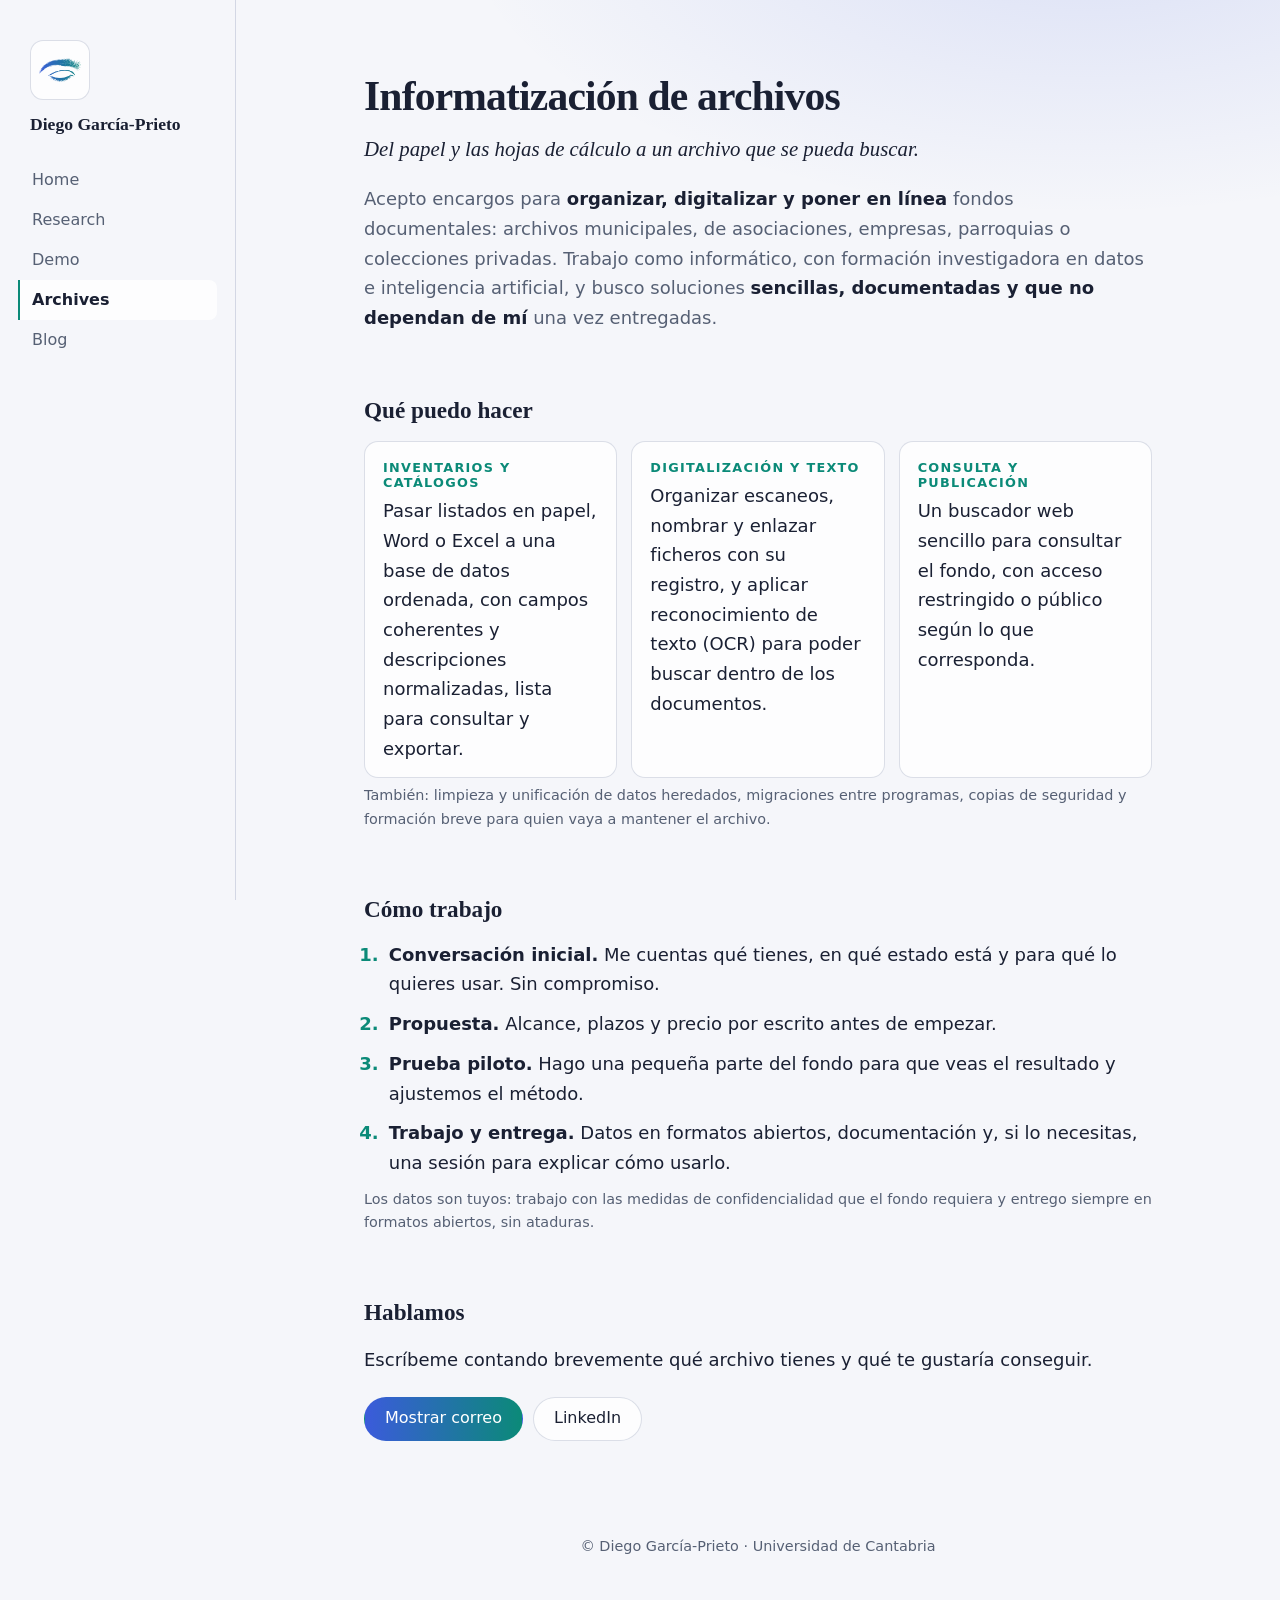
==== archivistica.html @ 48659d79 "Split the site into pages: Home+Research, Demo, Archives and Blog" ====
<!doctype html>
<html lang="es">
<head>
<meta charset="utf-8">
<meta name="viewport" content="width=device-width, initial-scale=1, viewport-fit=cover">
<title>Informatización de archivos · Diego García-Prieto</title>
<meta name="description" content="Trabajos de informatización de archivos: inventarios, catálogos, digitalización, OCR y bases de datos consultables.">
<meta name="theme-color" content="#f5f6fa" media="(prefers-color-scheme: light)">
<meta name="theme-color" content="#0b0f1d" media="(prefers-color-scheme: dark)">
<link rel="canonical" href="https://diegotxegp.github.io/archivistica.html">
<meta property="og:type" content="website">
<meta property="og:title" content="Informatización de archivos · Diego García-Prieto">
<meta property="og:description" content="Trabajos de informatización de archivos: inventarios, catálogos, digitalización, OCR y bases de datos consultables.">
<meta property="og:url" content="https://diegotxegp.github.io/archivistica.html">
<meta property="og:image" content="https://diegotxegp.github.io/favicon-512.png">
<meta name="twitter:card" content="summary">
<link rel="icon" href="favicon.ico?v=3" sizes="any">
<link rel="icon" type="image/png" sizes="32x32" href="favicon-32.png?v=3">
<link rel="icon" type="image/png" sizes="64x64" href="favicon.png?v=3">
<link rel="apple-touch-icon" href="apple-touch-icon.png?v=3">
<link rel="stylesheet" href="style.css?v=16">
</head>
<body data-page="arch">
<a class="skip" href="#main">Saltar al contenido</a>
<header class="top">
  <a class="brand" href="index.html" aria-label="Diego García-Prieto, home"><span class="mark" aria-hidden="true"><span class="logo"></span></span><span class="brand-name">Diego García-Prieto</span></a>
  <nav aria-label="Sections">
    <a href="index.html" class="home">Home</a>
    <a href="index.html#research">Research</a>
    <a href="demo.html">Demo</a>
    <a href="archivistica.html" class="on" aria-current="page">Archives</a>
    <a href="blog.html">Blog</a>
  </nav>
</header>

<main id="main">
  <section class="wrap page-head">
    <h1>Informatización de archivos</h1>
    <p class="lead">Del papel y las hojas de cálculo a un archivo que se pueda buscar.</p>
    <p class="sub">Acepto encargos para <strong>organizar, digitalizar y poner en línea</strong> fondos documentales: archivos municipales, de asociaciones, empresas, parroquias o colecciones privadas. Trabajo como informático, con formación investigadora en datos e inteligencia artificial, y busco soluciones <strong>sencillas, documentadas y que no dependan de mí</strong> una vez entregadas.</p>
  </section>

  <section class="wrap">
    <h2>Qué puedo hacer</h2>
    <div class="trio">
      <div><h3>Inventarios y catálogos</h3><p>Pasar listados en papel, Word o Excel a una base de datos ordenada, con campos coherentes y descripciones normalizadas, lista para consultar y exportar.</p></div>
      <div><h3>Digitalización y texto</h3><p>Organizar escaneos, nombrar y enlazar ficheros con su registro, y aplicar reconocimiento de texto (OCR) para poder buscar dentro de los documentos.</p></div>
      <div><h3>Consulta y publicación</h3><p>Un buscador web sencillo para consultar el fondo, con acceso restringido o público según lo que corresponda.</p></div>
    </div>
    <p class="hint">También: limpieza y unificación de datos heredados, migraciones entre programas, copias de seguridad y formación breve para quien vaya a mantener el archivo.</p>
  </section>

  <section class="wrap">
    <h2>Cómo trabajo</h2>
    <ol class="steps">
      <li><strong>Conversación inicial.</strong> Me cuentas qué tienes, en qué estado está y para qué lo quieres usar. Sin compromiso.</li>
      <li><strong>Propuesta.</strong> Alcance, plazos y precio por escrito antes de empezar.</li>
      <li><strong>Prueba piloto.</strong> Hago una pequeña parte del fondo para que veas el resultado y ajustemos el método.</li>
      <li><strong>Trabajo y entrega.</strong> Datos en formatos abiertos, documentación y, si lo necesitas, una sesión para explicar cómo usarlo.</li>
    </ol>
    <p class="hint">Los datos son tuyos: trabajo con las medidas de confidencialidad que el fondo requiera y entrego siempre en formatos abiertos, sin ataduras.</p>
  </section>

  <section class="wrap">
    <h2>Hablamos</h2>
    <p>Escríbeme contando brevemente qué archivo tienes y qué te gustaría conseguir.</p>
    <p class="links">
      <button class="btn primary" id="mail" type="button" data-e="bW9jLmtvb2x0dW9AcGdleHRvZ2VpZA==">Mostrar correo</button>
      <a class="btn" href="https://www.linkedin.com/in/diego-garcia-p/">LinkedIn</a>
    </p>
    <noscript><p class="hint">Activa JavaScript para ver mi correo o escríbeme por LinkedIn.</p></noscript>
  </section>
</main>

<footer class="wrap"><p>© Diego García-Prieto · Universidad de Cantabria</p></footer>

<script src="js/site.js" defer></script>
</body>
</html>
---- style.css ----
:root {
  --bg: #f5f6fa;
  --fg: #1a2033;
  --muted: #566074;
  --card: rgba(255, 255, 255, .8);
  --border: rgba(60, 80, 130, .18);
  --a1: #3b5bdb;
  --a2: #0b8a78;
  --glow: rgba(59, 91, 219, .14);
  --ok: #0b7a4b;
  --bad: #b3261e;
}
@media (prefers-color-scheme: dark) {
  :root {
    --bg: #0b0f1d; --fg: #e8ecf6; --muted: #a2adc4; --card: rgba(24, 31, 54, .72);
    --border: rgba(140, 165, 255, .2); --a1: #7aa2ff; --a2: #5eead4; --glow: rgba(122, 162, 255, .14);
    --ok: #5ee0a0; --bad: #ff8a80;
  }
}
* { box-sizing: border-box; }
html { scroll-behavior: smooth; -webkit-text-size-adjust: 100%; }
body {
  margin: 0; color: var(--fg);
  background: radial-gradient(900px 420px at 85% -80px, var(--glow), transparent 70%), var(--bg);
  font: 1.0625rem/1.65 system-ui, -apple-system, "Segoe UI", Roboto, sans-serif;
  overflow-wrap: break-word;
}
a { color: var(--a1); text-underline-offset: 3px; }
h1, h2, h3 { font-family: Georgia, "Times New Roman", serif; font-weight: 600; line-height: 1.2; }
:focus-visible { outline: 3px solid var(--a1); outline-offset: 2px; border-radius: 4px; }
.skip { position: absolute; left: 12px; top: -60px; background: var(--bg); padding: 8px 14px; border-radius: 8px; z-index: 50; }
.skip:focus { top: 8px; }

/* Header: brand + three links, always fits */
.top {
  position: sticky; top: 0; z-index: 20; display: flex; align-items: center; justify-content: space-between; gap: 8px;
  padding: 6px max(12px, env(safe-area-inset-right)) 6px max(12px, env(safe-area-inset-left));
  background: color-mix(in srgb, var(--bg) 88%, transparent); backdrop-filter: blur(10px);
  border-bottom: 1px solid var(--border);
}
.brand { display: flex; align-items: center; gap: 10px; text-decoration: none; color: var(--fg); font-family: Georgia, serif; font-weight: 600; min-height: 44px; }
.brand-name { display: none; }
.top nav { display: flex; }
.top nav a { display: flex; align-items: center; min-height: 44px; padding: 0 10px; color: var(--muted); text-decoration: none; font-size: .95rem; }
.top nav a:hover { color: var(--fg); }
.mark {
  flex: none; display: flex; align-items: center; justify-content: center; width: 40px; height: 40px; border-radius: 22%;
  background: var(--card); border: 1px solid var(--border);
}
.logo {
  display: block; width: 76%; aspect-ratio: 600 / 340; background: linear-gradient(90deg, var(--a1), var(--a2));
  -webkit-mask: url(logo.png) center / contain no-repeat; mask: url(logo.png) center / contain no-repeat;
}

/* Layout */
.wrap { max-width: 820px; margin-inline: auto; padding-inline: max(16px, env(safe-area-inset-left)) ; }
section { margin-bottom: 64px; }
section[id] { scroll-margin-top: 64px; }
h1 { font-size: clamp(2rem, 8vw, 3.4rem); letter-spacing: -.02em; margin: 0 0 10px; }
h2 { font-size: 1.45rem; margin: 0 0 16px; }
h3 { font-size: 1.1rem; margin: 20px 0 6px; }
.grad { background: linear-gradient(90deg, var(--a1), var(--a2)); -webkit-background-clip: text; background-clip: text; color: transparent; }
.hero { padding-top: 48px; }
.lead { font-family: Georgia, serif; font-style: italic; font-size: 1.3rem; margin: 0 0 12px; }
.sub, .hint, .intro { color: var(--muted); }
.sub strong, .intro strong { color: var(--fg); }
.hint { font-size: .9rem; margin: 6px 0; }

.links { display: flex; flex-wrap: wrap; gap: 10px; margin: 22px 0 0; }
.btn {
  display: inline-flex; align-items: center; justify-content: center; min-height: 44px; padding: 0 20px;
  font: inherit; font-size: 1rem; cursor: pointer; text-decoration: none; color: var(--fg);
  background: var(--card); border: 1px solid var(--border); border-radius: 999px;
  transition: border-color .2s, box-shadow .2s;
}
.btn:hover { border-color: var(--a1); box-shadow: 0 6px 18px var(--glow); }
.btn.primary { color: #fff; border-color: transparent; background: linear-gradient(90deg, #3b5bdb, #0b8a78); }
.btn:disabled { opacity: .55; cursor: progress; }

/* Research */
.trio { display: grid; gap: 14px; }
.trio > div { background: var(--card); border: 1px solid var(--border); border-radius: 14px; padding: 4px 18px 14px; }
.trio h3 { margin-top: 14px; color: var(--a2); font-size: .8rem; text-transform: uppercase; letter-spacing: .1em; font-family: system-ui, sans-serif; }
.trio p { margin: 0; }

/* Demo form */
.demo { background: var(--card); border: 1px solid var(--border); border-radius: 14px; padding: 16px; margin-top: 18px; }
.grid { display: grid; gap: 14px; }
.field { border: 0; margin: 0 0 14px; padding: 0; min-width: 0; }
.field label, .field legend, .lbl { display: block; font-size: .85rem; font-weight: 600; color: var(--muted); margin-bottom: 6px; padding: 0; }
select, input[type=number] {
  width: 100%; min-height: 44px; padding: 0 12px; font: inherit; font-size: 1rem; /* 16px+ avoids iOS zoom on focus */
  color: var(--fg); background: var(--bg); border: 1px solid var(--border); border-radius: 10px;
}
.checks { display: grid; grid-template-columns: repeat(auto-fill, minmax(150px, 1fr)); gap: 2px 12px; }
.check { display: flex; align-items: center; gap: 10px; min-height: 40px; font-size: .95rem; font-weight: 400 !important; color: var(--fg) !important; cursor: pointer; }
.check input { width: 20px; height: 20px; flex: none; accent-color: var(--a1); }
.check.box { min-height: 44px; margin: 0; }
.run { width: 100%; margin-top: 4px; }

/* Results */
.results { margin-top: 18px; min-width: 0; }
.d-state { background: var(--card); border: 1px dashed var(--border); border-radius: 14px; padding: 18px; margin: 0; color: var(--muted); }
.d-state.err { color: var(--bad); border-color: var(--bad); }
.d-state.loading::before { content: ""; display: inline-block; width: 14px; height: 14px; margin-right: 10px; vertical-align: -2px; border: 2px solid var(--border); border-top-color: var(--a1); border-radius: 50%; animation: spin .8s linear infinite; }
@keyframes spin { to { transform: rotate(360deg); } }
.linklike { font: inherit; color: var(--a1); background: none; border: 0; padding: 8px 0; text-decoration: underline; cursor: pointer; }
.d-note { color: var(--muted); font-size: .9rem; margin: 4px 0 10px; }
.d-scroll { overflow-x: auto; -webkit-overflow-scrolling: touch; max-width: 100%; }
table { border-collapse: collapse; font-size: .92rem; font-variant-numeric: tabular-nums; }
.d-tab { width: 100%; }
.d-tab th, .d-tab td { text-align: left; padding: 7px 10px; border-bottom: 1px solid var(--border); }
.d-tab th { color: var(--muted); font-weight: 600; font-size: .8rem; }
.hist .d-tab td:nth-child(3) { min-width: 12rem; }
.good { color: var(--ok); } .wrong { color: var(--bad); }
.d-cm th { padding: 6px 12px; font-size: .85rem; color: var(--muted); font-weight: 600; text-align: center; }
.d-cm tbody th { text-align: right; }
.d-cm td { width: 3.4rem; height: 2.6rem; text-align: center; font-weight: 700; border: 1px solid var(--border); }
.d-cm td.ok { background: color-mix(in srgb, var(--ok) calc(var(--a) * 55%), transparent); }
.d-cm td.bad { background: color-mix(in srgb, var(--bad) calc(var(--a) * 55%), transparent); }
.d-bars { list-style: none; margin: 0; padding: 0; display: grid; gap: 10px; }
.d-bars li { display: grid; grid-template-columns: 1fr auto; gap: 2px 10px; font-size: .92rem; }
.d-bars .bar { grid-column: 1 / -1; grid-row: 2; height: 8px; background: var(--border); border-radius: 99px; overflow: hidden; }
.d-bars .bar i { display: block; height: 100%; background: var(--muted); border-radius: 99px; }
.d-bars .best .bar i { background: linear-gradient(90deg, var(--a1), var(--a2)); }
.d-bars .best .n { font-weight: 600; }
.d-bars .s { font-variant-numeric: tabular-nums; }
.d-plot { display: block; width: 100%; max-width: 380px; height: auto; background: var(--card); border: 1px solid var(--border); border-radius: 12px; }
.d-plot .diag { stroke: var(--a2); stroke-dasharray: 4 4; }
.d-plot .axis { stroke: var(--muted); }
.d-plot text { fill: var(--muted); font-size: 11px; }
.hist { margin-top: 28px; }

footer { padding: 16px 16px 48px; color: var(--muted); font-size: .9rem; text-align: center; }

/* Wider screens */
@media (min-width: 560px) {
  .brand-name { display: inline; }
  .top { padding-inline: 20px; }
  .grid { grid-template-columns: repeat(2, 1fr); }
  .run { width: auto; padding: 0 32px; }
  .d-bars li { grid-template-columns: 15rem 1fr 4.5rem; align-items: center; }
  .d-bars .bar { grid-column: auto; grid-row: auto; }
  .d-bars .s { text-align: right; }
}
@media (min-width: 760px) {
  body { font-size: 1.125rem; }
  .hero { padding-top: 88px; }
  .trio { grid-template-columns: repeat(3, 1fr); }
  .demo { padding: 24px; }
}
/* Short landscape phones: don't waste height on a sticky bar */
@media (max-width: 899px) and (max-height: 480px) and (orientation: landscape) { .top { position: static; } .hero { padding-top: 24px; } }
@media (prefers-reduced-motion: reduce) {
  html { scroll-behavior: auto; }
  *, *::before, *::after { animation: none !important; transition: none !important; }
}

/* Typewriter word in the lead */
.rot { color: var(--a2); font-style: italic; }
.caret { display: inline-block; width: 2px; height: 1.1em; margin-left: 2px; vertical-align: -.15em; background: var(--a2); animation: blink 1s steps(1) infinite; }
@keyframes blink { 50% { opacity: 0; } }
.top nav a.on { color: var(--a1); box-shadow: inset 0 -2px var(--a1); }
.top nav .home { display: none; }

/* Wide screens: the header becomes a fixed sidebar index */
@media (min-width: 900px) {
  body { padding-left: 236px; }
  .top {
    position: fixed; top: 0; left: 0; bottom: 0; width: 236px; z-index: 20; flex-direction: column; justify-content: flex-start; align-items: stretch;
    gap: 24px; padding: 40px 18px; border-bottom: 0; border-right: 1px solid var(--border); overflow-y: auto;
  }
  .brand { flex-direction: column; align-items: flex-start; gap: 14px; margin-left: 12px; font-size: 1.1rem; line-height: 1.25; }
  .brand .mark { width: 60px; height: 60px; }
  .brand-name { display: block; }
  .top nav { flex-direction: column; }
  .top nav .home { display: flex; }
  .top nav a { padding: 0 12px; min-height: 40px; font-size: 1rem; border-left: 2px solid transparent; border-radius: 0 8px 8px 0; }
  .top nav a:hover { background: var(--card); }
  .top nav a.on { box-shadow: none; border-left-color: var(--a2); background: var(--card); color: var(--fg); font-weight: 600; }
  section[id] { scroll-margin-top: 24px; }
}

/* Hamelin-style results */
.d-model { margin: 0 0 10px; color: var(--muted); font-size: .92rem; }
.d-k { display: block; font-size: .78rem; color: var(--muted); text-transform: uppercase; letter-spacing: .06em; }
.d-v { display: block; font-size: 1.9rem; font-weight: 700; line-height: 1.2; font-variant-numeric: tabular-nums; }
.d-banner { background: color-mix(in srgb, var(--ok) 11%, transparent); border: 1px solid color-mix(in srgb, var(--ok) 30%, transparent); border-radius: 12px; padding: 12px 16px; margin-bottom: 12px; }
.kpis { display: grid; grid-template-columns: repeat(2, 1fr); gap: 10px; }
.kpi { background: var(--card); border: 1px solid var(--border); border-left: 4px solid var(--border); border-radius: 12px; padding: 10px 14px; min-width: 0; }
.kpi.good { border-left-color: var(--ok); } .kpi.warn { border-left-color: #e8890c; }
.kpi .cap { display: block; font-size: .8rem; color: var(--muted); line-height: 1.3; }
.thr { display: flex; flex-wrap: wrap; align-items: center; gap: 8px 16px; margin-top: 16px; }
.thr label { font-weight: 600; font-size: .95rem; }
.thr input[type=range] { flex: 1 1 160px; min-width: 0; height: 44px; accent-color: var(--a1); }
.btn.small { min-height: 40px; padding: 0 16px; font-size: .9rem; }
.pair { display: grid; gap: 4px 24px; align-items: start; }
.pair > div { min-width: 0; }
.d-cm td { padding: 0; width: auto; height: auto; }
.d-cm button {
  display: block; width: 100%; min-width: 4.2rem; height: 4rem; padding: 0; font: inherit; font-size: 1.25rem; font-weight: 700; color: var(--fg); cursor: pointer;
  background: transparent; border: 0; border-radius: 0;
}
.d-cm button[aria-pressed=true] { outline: 3px solid var(--a1); outline-offset: -3px; }
.d-cm th { padding: 6px 12px; }
.d-cm td.ok { background: color-mix(in srgb, var(--a1) calc(var(--a) * 38%), transparent); }
.d-cm td.bad { background: color-mix(in srgb, var(--bad) calc(var(--a) * 38%), transparent); }
.d-plot { max-width: 420px; }
.d-plot .frame { fill: none; stroke: var(--border); }
.d-plot .grid { stroke: var(--border); stroke-opacity: .5; }
.d-plot .roc { fill: none; stroke: var(--a1); stroke-width: 2.4; stroke-linejoin: round; }
.d-plot .op { fill: var(--a2); stroke: var(--bg); stroke-width: 2; }
.d-plot .legend { fill: var(--fg); font-size: 12px; }
.d-plot .dot { fill: var(--a1); fill-opacity: .7; }
.cases { margin-top: 8px; }
.chips { display: flex; flex-wrap: wrap; gap: 6px; margin: 6px 0; }
.chips span { font-size: .8rem; color: var(--muted); border: 1px solid var(--border); border-radius: 999px; padding: 0 10px; }
.peek { margin: 6px 0 10px; }
.peek summary { cursor: pointer; min-height: 40px; display: flex; align-items: center; font-size: .9rem; color: var(--a1); }
.peek .d-tab td, .peek .d-tab th { white-space: nowrap; }
@media (min-width: 560px) { .kpis { grid-template-columns: repeat(auto-fit, minmax(150px, 1fr)); } }

/* Table fixes: predictions wrap long labels; history keeps its columns readable and scrolls locally */
.pred td:last-child, .pred th:last-child { white-space: nowrap; }
.pred td, .pred th { padding-inline: 8px; }
.hist .d-tab { min-width: 32rem; }
.hist .d-tab td:last-child { white-space: nowrap; }
.pair { gap: 4px; }
@media (max-width: 559px) {
  .d-cm th { padding: 6px 5px; font-size: .78rem; }
  .d-cm button { min-width: 3.2rem; }
}

/* Inner pages */
.page-head { padding-top: 40px; }
@media (min-width: 760px) { .page-head { padding-top: 72px; } }
.page-head h1 { font-size: clamp(1.8rem, 6vw, 2.6rem); }
.steps { padding-left: 1.3rem; margin: 0 0 8px; }
.steps li { margin-bottom: 10px; padding-left: 4px; }
.steps li::marker { color: var(--a2); font-weight: 700; }
.posts { list-style: none; margin: 24px 0 0; padding: 0; display: grid; gap: 12px; }
.post-card {
  display: grid; gap: 4px; padding: 14px 18px; color: var(--fg); text-decoration: none;
  background: var(--card); border: 1px solid var(--border); border-radius: 14px; transition: border-color .2s, box-shadow .2s;
}
.post-card:hover { border-color: var(--a1); box-shadow: 0 6px 18px var(--glow); }
.post-title { font-family: Georgia, serif; font-size: 1.2rem; line-height: 1.25; }
.post-sum { color: var(--muted); font-size: .95rem; }
.meta { color: var(--muted); font-size: .85rem; margin: 0; }
.post .meta { margin-bottom: 20px; }
.post .back { margin: 0 0 12px; }
.post #p-body img { max-width: 100%; height: auto; border-radius: 10px; }
.post #p-body { max-width: 40rem; }
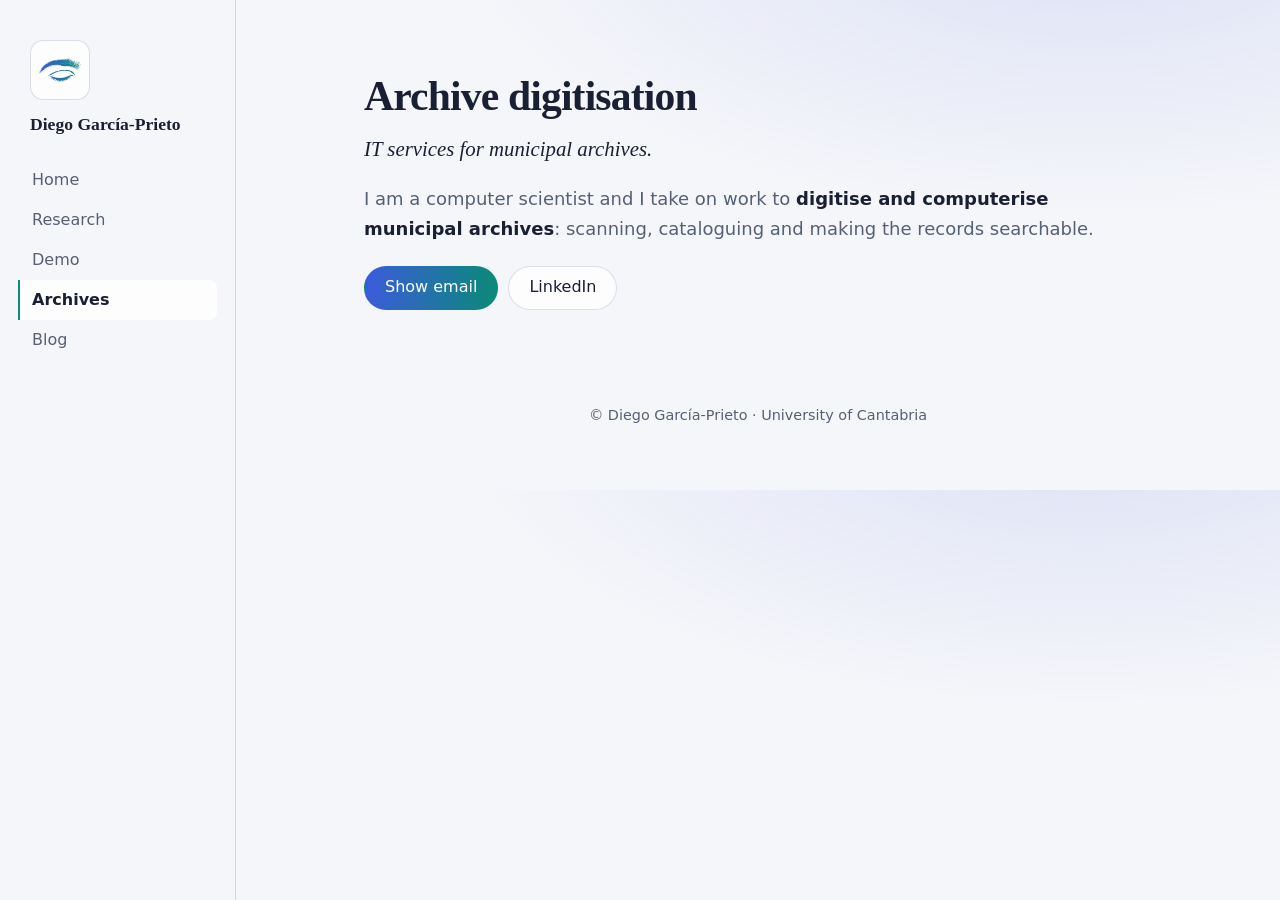
==== commit 251f10c6: "Archives page in English and shorter; first blog post about the new site" ====
--- a/archivistica.html
+++ b/archivistica.html
@@ -1,16 +1,16 @@
 <!doctype html>
-<html lang="es">
+<html lang="en">
 <head>
 <meta charset="utf-8">
 <meta name="viewport" content="width=device-width, initial-scale=1, viewport-fit=cover">
-<title>Informatización de archivos · Diego García-Prieto</title>
-<meta name="description" content="Trabajos de informatización de archivos: inventarios, catálogos, digitalización, OCR y bases de datos consultables.">
+<title>Archive digitisation · Diego García-Prieto</title>
+<meta name="description" content="IT services to digitise and computerise municipal archives.">
 <meta name="theme-color" content="#f5f6fa" media="(prefers-color-scheme: light)">
 <meta name="theme-color" content="#0b0f1d" media="(prefers-color-scheme: dark)">
 <link rel="canonical" href="https://diegotxegp.github.io/archivistica.html">
 <meta property="og:type" content="website">
-<meta property="og:title" content="Informatización de archivos · Diego García-Prieto">
-<meta property="og:description" content="Trabajos de informatización de archivos: inventarios, catálogos, digitalización, OCR y bases de datos consultables.">
+<meta property="og:title" content="Archive digitisation · Diego García-Prieto">
+<meta property="og:description" content="IT services to digitise and computerise municipal archives.">
 <meta property="og:url" content="https://diegotxegp.github.io/archivistica.html">
 <meta property="og:image" content="https://diegotxegp.github.io/favicon-512.png">
 <meta name="twitter:card" content="summary">
@@ -21,7 +21,7 @@
 <link rel="stylesheet" href="style.css?v=16">
 </head>
 <body data-page="arch">
-<a class="skip" href="#main">Saltar al contenido</a>
+<a class="skip" href="#main">Skip to content</a>
 <header class="top">
   <a class="brand" href="index.html" aria-label="Diego García-Prieto, home"><span class="mark" aria-hidden="true"><span class="logo"></span></span><span class="brand-name">Diego García-Prieto</span></a>
   <nav aria-label="Sections">
@@ -35,44 +35,18 @@
 
 <main id="main">
   <section class="wrap page-head">
-    <h1>Informatización de archivos</h1>
-    <p class="lead">Del papel y las hojas de cálculo a un archivo que se pueda buscar.</p>
-    <p class="sub">Acepto encargos para <strong>organizar, digitalizar y poner en línea</strong> fondos documentales: archivos municipales, de asociaciones, empresas, parroquias o colecciones privadas. Trabajo como informático, con formación investigadora en datos e inteligencia artificial, y busco soluciones <strong>sencillas, documentadas y que no dependan de mí</strong> una vez entregadas.</p>
-  </section>
-
-  <section class="wrap">
-    <h2>Qué puedo hacer</h2>
-    <div class="trio">
-      <div><h3>Inventarios y catálogos</h3><p>Pasar listados en papel, Word o Excel a una base de datos ordenada, con campos coherentes y descripciones normalizadas, lista para consultar y exportar.</p></div>
-      <div><h3>Digitalización y texto</h3><p>Organizar escaneos, nombrar y enlazar ficheros con su registro, y aplicar reconocimiento de texto (OCR) para poder buscar dentro de los documentos.</p></div>
-      <div><h3>Consulta y publicación</h3><p>Un buscador web sencillo para consultar el fondo, con acceso restringido o público según lo que corresponda.</p></div>
-    </div>
-    <p class="hint">También: limpieza y unificación de datos heredados, migraciones entre programas, copias de seguridad y formación breve para quien vaya a mantener el archivo.</p>
-  </section>
-
-  <section class="wrap">
-    <h2>Cómo trabajo</h2>
-    <ol class="steps">
-      <li><strong>Conversación inicial.</strong> Me cuentas qué tienes, en qué estado está y para qué lo quieres usar. Sin compromiso.</li>
-      <li><strong>Propuesta.</strong> Alcance, plazos y precio por escrito antes de empezar.</li>
-      <li><strong>Prueba piloto.</strong> Hago una pequeña parte del fondo para que veas el resultado y ajustemos el método.</li>
-      <li><strong>Trabajo y entrega.</strong> Datos en formatos abiertos, documentación y, si lo necesitas, una sesión para explicar cómo usarlo.</li>
-    </ol>
-    <p class="hint">Los datos son tuyos: trabajo con las medidas de confidencialidad que el fondo requiera y entrego siempre en formatos abiertos, sin ataduras.</p>
-  </section>
-
-  <section class="wrap">
-    <h2>Hablamos</h2>
-    <p>Escríbeme contando brevemente qué archivo tienes y qué te gustaría conseguir.</p>
+    <h1>Archive digitisation</h1>
+    <p class="lead">IT services for municipal archives.</p>
+    <p class="sub">I am a computer scientist and I take on work to <strong>digitise and computerise municipal archives</strong>: scanning, cataloguing and making the records searchable.</p>
     <p class="links">
-      <button class="btn primary" id="mail" type="button" data-e="bW9jLmtvb2x0dW9AcGdleHRvZ2VpZA==">Mostrar correo</button>
+      <button class="btn primary" id="mail" type="button" data-e="bW9jLmtvb2x0dW9AcGdleHRvZ2VpZA==">Show email</button>
       <a class="btn" href="https://www.linkedin.com/in/diego-garcia-p/">LinkedIn</a>
     </p>
-    <noscript><p class="hint">Activa JavaScript para ver mi correo o escríbeme por LinkedIn.</p></noscript>
+    <noscript><p class="hint">Enable JavaScript to see my email address, or write to me on LinkedIn.</p></noscript>
   </section>
 </main>
 
-<footer class="wrap"><p>© Diego García-Prieto · Universidad de Cantabria</p></footer>
+<footer class="wrap"><p>© Diego García-Prieto · University of Cantabria</p></footer>
 
 <script src="js/site.js" defer></script>
 </body>
